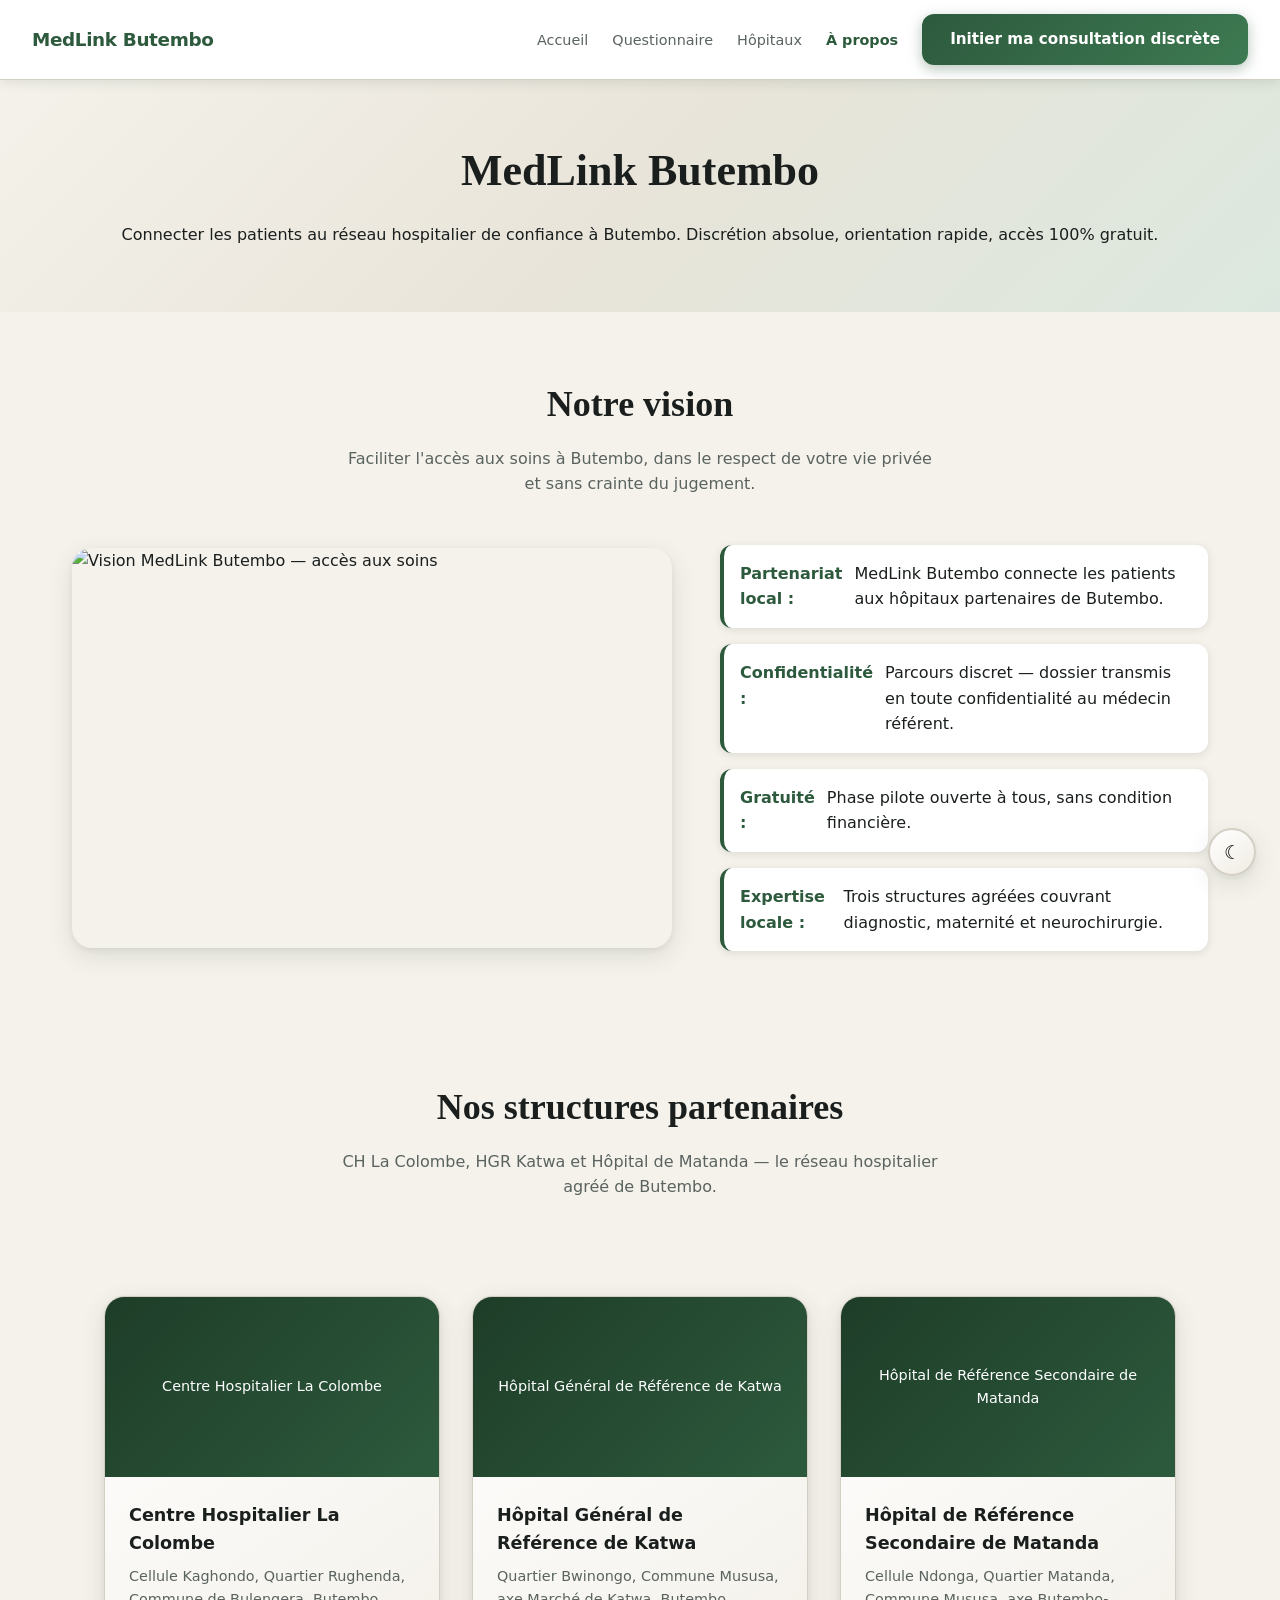
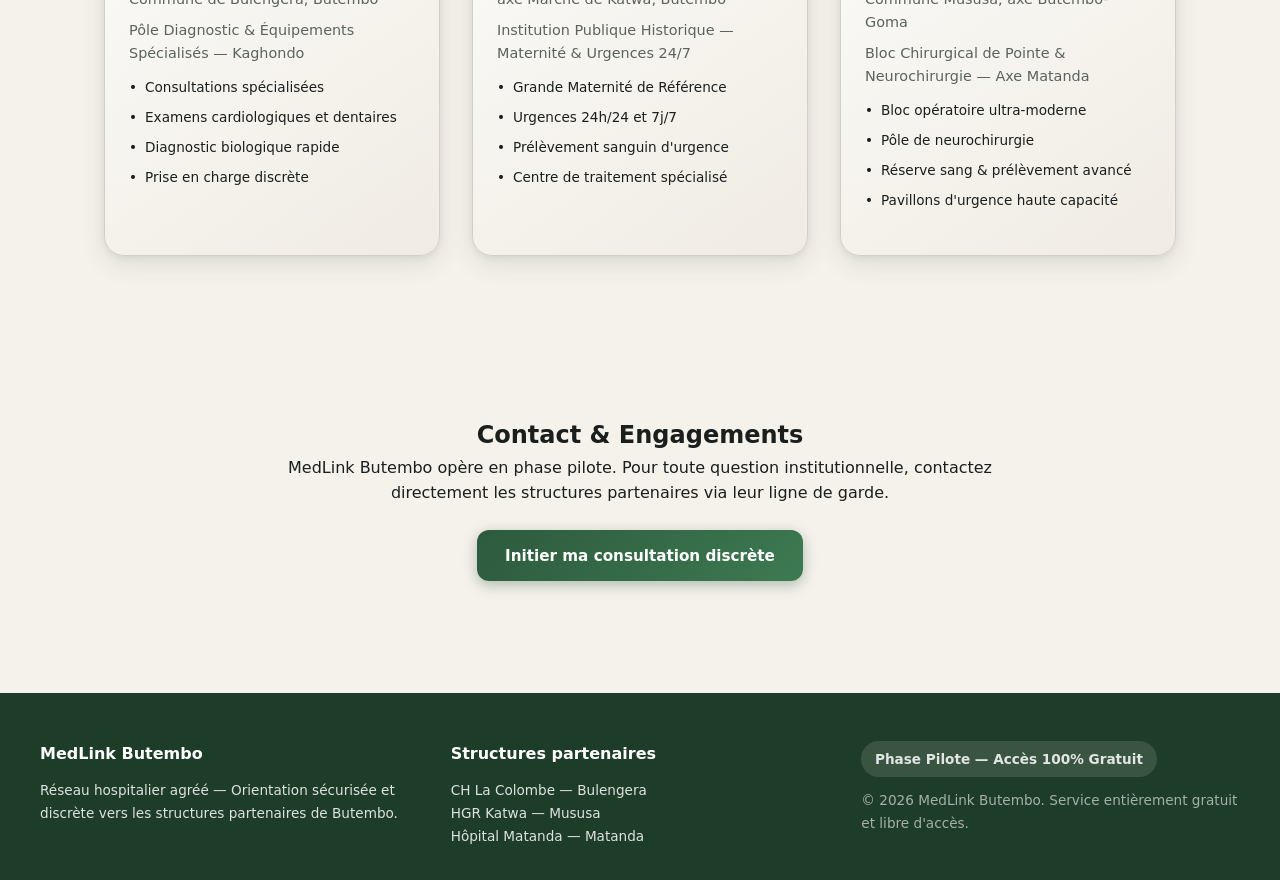
==== apropos.html @ f94aa3da "first commit Co-authored-by: Cursor <cursoragent@cursor.com>" ====
<!DOCTYPE html>
<html lang="fr">
<head>
  <meta charset="UTF-8">
  <meta name="viewport" content="width=device-width, initial-scale=1.0">
  <meta http-equiv="Content-Security-Policy" content="default-src 'self'; img-src 'self' https: data:; script-src 'self' 'unsafe-inline'; style-src 'self' 'unsafe-inline' https://fonts.googleapis.com; font-src 'self' https://fonts.gstatic.com;">
  <meta name="referrer" content="no-referrer">
  <title>À Propos — MedLink Butembo</title>
  <meta name="description" content="Vision, engagements et réseau des 3 structures sanitaires partenaires de MedLink Butembo à Butembo, Nord-Kivu.">
  <meta name="robots" content="index, follow">
  <link rel="canonical" href="./apropos.html">
  <meta property="og:title" content="À Propos — MedLink Butembo">
  <meta property="og:description" content="Réseau hospitalier partenaire de Butembo. Discrétion, orientation, gratuité.">
  <meta property="og:type" content="website">
  <link rel="preconnect" href="https://fonts.googleapis.com">
  <link rel="preconnect" href="https://fonts.gstatic.com" crossorigin>
  <link href="https://fonts.googleapis.com/css2?family=DM+Sans:wght@400;500;600;700&family=DM+Serif+Display&display=swap" rel="stylesheet">
  <link rel="stylesheet" href="./css/style.css">
  <script type="application/ld+json">
  {
    "@context": "https://schema.org",
    "@type": "FAQPage",
    "mainEntity": [
      { "@type": "Question", "name": "MedLink Butembo est-il gratuit ?", "acceptedAnswer": { "@type": "Answer", "text": "Oui, le service est 100% gratuit durant la phase pilote, sans aucune condition financière." } },
      { "@type": "Question", "name": "Mes données sont-elles confidentielles ?", "acceptedAnswer": { "@type": "Answer", "text": "Oui. Vos données restent sur votre appareil jusqu'à ce que vous choisissiez de les envoyer via WhatsApp à l'hôpital sélectionné." } }
    ]
  }
  </script>
</head>
<body data-page="apropos">
  <div id="nav-slot"></div>

  <main id="main-content">
    <section class="about-hero" id="about-hero">
      <h1 id="about-title">MedLink Butembo</h1>
      <p id="about-subtitle">Connecter les patients au réseau hospitalier de confiance à Butembo. Discrétion absolue, orientation rapide, accès 100% gratuit.</p>
    </section>

    <section class="section" id="about-vision">
      <div class="section-header">
        <h2 id="vision-title">Notre vision</h2>
        <p id="vision-desc">Faciliter l'accès aux soins à Butembo, dans le respect de votre vie privée et sans crainte du jugement.</p>
      </div>
      <div class="value-grid">
        <div id="vision-visual">
          <img src="https://images.unsplash.com/photo-1516549655169-df83a0774514?w=600&h=400&fit=crop" alt="Vision MedLink Butembo — accès aux soins" width="600" height="400" loading="lazy" style="border-radius: var(--radius-lg); box-shadow: var(--shadow-3d);">
        </div>
        <ul class="value-list" id="vision-list">
          <li><strong>Partenariat local :</strong> MedLink Butembo connecte les patients aux hôpitaux partenaires de Butembo.</li>
          <li><strong>Confidentialité :</strong> Parcours discret — dossier transmis en toute confidentialité au médecin référent.</li>
          <li><strong>Gratuité :</strong> Phase pilote ouverte à tous, sans condition financière.</li>
          <li><strong>Expertise locale :</strong> Trois structures agréées couvrant diagnostic, maternité et neurochirurgie.</li>
        </ul>
      </div>
    </section>

    <section class="section" id="about-hospitals">
      <div class="section-header">
        <h2 id="about-hospitals-title">Nos structures partenaires</h2>
        <p id="about-hospitals-desc">CH La Colombe, HGR Katwa et Hôpital de Matanda — le réseau hospitalier agréé de Butembo.</p>
      </div>
      <div class="about-grid" id="about-hospitals-grid"></div>
    </section>

    <section class="contact-section" id="contact-section">
      <h2 id="contact-title">Contact & Engagements</h2>
      <p id="contact-desc">MedLink Butembo opère en phase pilote. Pour toute question institutionnelle, contactez directement les structures partenaires via leur ligne de garde.</p>
      <a href="./triage.html" class="btn btn-primary" id="contact-cta" style="margin-top: 1.5rem;">Initier ma consultation discrète</a>
    </section>
  </main>

  <div id="footer-slot"></div>

  <button type="button" class="theme-toggle" id="theme-toggle-btn" aria-label="Changer de thème">
    <span class="theme-toggle-icon" aria-hidden="true">☾</span>
  </button>

  <script type="module" src="./js/app.js"></script>
  <script type="module" src="./js/apropos.js"></script>
</body>
</html>
---- css/style.css ----
/* MedLink Butembo — Design System */

:root {
  --color-primary: #2d5a3d;
  --color-primary-light: #3d7a52;
  --color-primary-dark: #1e3d28;
  --color-accent: var(--partner-accent, #3d7a6a);
  --color-bg: #f5f2eb;
  --color-bg-alt: #ebe6dc;
  --color-surface: #ffffff;
  --color-text: #1a1f1e;
  --color-text-muted: #5a635f;
  --color-border: #d4cfc4;
  --color-shadow: rgba(30, 61, 40, 0.12);
  --gradient-hero: linear-gradient(135deg, #f5f2eb 0%, #e8e4d9 50%, #dce8df 100%);
  --gradient-card: linear-gradient(145deg, #ffffff 0%, #f0ece3 100%);
  --font-main: 'DM Sans', system-ui, sans-serif;
  --font-sensitive: 'DM Serif Display', Georgia, serif;
  --radius: 12px;
  --radius-lg: 20px;
  --shadow-3d: 0 8px 24px var(--color-shadow), 0 2px 6px rgba(0, 0, 0, 0.06);
  --shadow-hover: 0 16px 40px rgba(30, 61, 40, 0.18), 0 4px 12px rgba(0, 0, 0, 0.08);
  --nav-height: 72px;
  --transition: 0.25s cubic-bezier(0.4, 0, 0.2, 1);
}

[data-theme="dark"] {
  --color-bg: #121816;
  --color-bg-alt: #1a221e;
  --color-surface: #1e2824;
  --color-text: #e8ebe9;
  --color-text-muted: #9aa8a2;
  --color-border: #2e3d36;
  --color-shadow: rgba(0, 0, 0, 0.4);
  --gradient-hero: linear-gradient(135deg, #121816 0%, #1a2820 50%, #152018 100%);
  --gradient-card: linear-gradient(145deg, #1e2824 0%, #162018 100%);
}

*, *::before, *::after { box-sizing: border-box; margin: 0; padding: 0; }

html {
  scroll-behavior: smooth;
  font-size: 16px;
}

body {
  font-family: var(--font-main);
  background: var(--color-bg);
  color: var(--color-text);
  line-height: 1.6;
  min-height: 100vh;
  opacity: 0;
  transition: opacity 0.4s ease;
  padding-top: var(--nav-height);
}

body.page-loaded { opacity: 1; }

img { max-width: 100%; height: auto; display: block; }

a { color: var(--color-primary); text-decoration: none; transition: color var(--transition); }
a:hover { color: var(--color-primary-light); }

/* Navigation */
#nav-slot {
  position: fixed;
  top: 0;
  left: 0;
  right: 0;
  z-index: 100;
}

.main-nav {
  display: flex;
  align-items: center;
  justify-content: space-between;
  padding: 0.85rem 2rem;
  background: var(--color-surface);
  border-bottom: 1px solid var(--color-border);
  box-shadow: 0 2px 12px var(--color-shadow);
  min-height: var(--nav-height);
}

.nav-actions {
  display: flex;
  align-items: center;
  gap: 1.5rem;
}

.nav-brand {
  font-weight: 700;
  font-size: 1.15rem;
  color: var(--color-primary);
  letter-spacing: -0.02em;
}

.nav-links {
  display: flex;
  gap: 1.5rem;
  list-style: none;
}

.nav-links a {
  color: var(--color-text-muted);
  font-size: 0.9rem;
  font-weight: 500;
}

.nav-links a.nav-link--active,
.nav-links a[aria-current="page"] {
  color: var(--color-primary);
  font-weight: 600;
}

.nav-cta {
  padding: 0.6rem 1.15rem;
  font-size: 0.85rem;
  white-space: nowrap;
}

/* Theme Toggle */
.theme-toggle {
  position: fixed;
  bottom: 1.5rem;
  right: 1.5rem;
  z-index: 200;
  width: 48px;
  height: 48px;
  border-radius: 50%;
  border: 2px solid var(--color-border);
  background: var(--gradient-card);
  box-shadow: var(--shadow-3d);
  cursor: pointer;
  display: flex;
  align-items: center;
  justify-content: center;
  font-size: 1.2rem;
  opacity: 0;
  transform: translateY(20px);
  pointer-events: none;
  transition: opacity var(--transition), transform var(--transition);
}

.theme-toggle--visible {
  opacity: 1;
  transform: translateY(0);
  pointer-events: auto;
}

.theme-toggle:hover {
  transform: translateY(-2px);
  box-shadow: var(--shadow-hover);
}

/* Buttons */
.btn {
  display: inline-flex;
  align-items: center;
  justify-content: center;
  padding: 0.85rem 1.75rem;
  border-radius: var(--radius);
  font-family: var(--font-main);
  font-weight: 600;
  font-size: 0.95rem;
  border: none;
  cursor: pointer;
  transition: transform var(--transition), box-shadow var(--transition);
  text-decoration: none;
}

.btn-primary {
  background: linear-gradient(135deg, var(--color-primary) 0%, var(--color-primary-light) 100%);
  color: #fff;
  box-shadow: 0 4px 14px rgba(45, 90, 61, 0.35);
}

.btn-primary:hover {
  transform: translateY(-3px);
  box-shadow: var(--shadow-hover);
  color: #fff;
}

.btn-secondary {
  background: var(--color-surface);
  color: var(--color-primary);
  border: 2px solid var(--color-primary);
}

.btn-secondary:hover { transform: translateY(-2px); }

.btn-disabled {
  display: inline-flex;
  flex-direction: column;
  align-items: center;
  gap: 0.25rem;
  background: var(--color-bg-alt);
  color: var(--color-text-muted);
  cursor: not-allowed;
  border: 1px dashed var(--color-border);
  text-decoration: none;
  padding: 0.75rem 1.25rem;
}

.btn-disabled .btn-strike {
  text-decoration: line-through;
  opacity: 0.65;
  font-size: 0.85rem;
}

.btn-disabled .btn-free-label {
  color: var(--color-primary);
  font-weight: 600;
  font-size: 0.9rem;
  text-decoration: none;
}

.btn-disabled:hover { transform: none; }

/* Cards 3D */
.card-3d {
  background: var(--gradient-card);
  border-radius: var(--radius-lg);
  box-shadow: var(--shadow-3d);
  border: 1px solid var(--color-border);
  transition: transform var(--transition), box-shadow var(--transition);
}

.card-3d:hover {
  transform: translateY(-4px);
  box-shadow: var(--shadow-hover);
}

/* Hero */
.hero {
  background: var(--gradient-hero);
  padding: 2.5rem 2rem 3rem;
  display: grid;
  grid-template-columns: 1fr 1fr;
  gap: 2rem;
  align-items: center;
  max-width: 1200px;
  margin: 0 auto;
}

.hero-content h1 {
  font-family: var(--font-sensitive);
  font-size: clamp(1.75rem, 3.5vw, 2.5rem);
  line-height: 1.15;
  color: var(--color-text);
  margin-bottom: 0.75rem;
}

.hero-content h1 em {
  font-style: normal;
  color: var(--color-primary);
}

.hero-subtitle {
  font-size: 1rem;
  color: var(--color-text-muted);
  margin-bottom: 1.5rem;
  max-width: 520px;
}

.hero-cta-group {
  display: flex;
  gap: 1rem;
  flex-wrap: wrap;
  align-items: center;
}

.hero-badge {
  display: inline-block;
  background: var(--color-primary);
  color: #fff;
  padding: 0.35rem 0.85rem;
  border-radius: 999px;
  font-size: 0.8rem;
  font-weight: 600;
  margin-bottom: 1rem;
}

.hero-visual {
  position: relative;
  border-radius: var(--radius-lg);
  overflow: hidden;
  box-shadow: var(--shadow-3d);
}

.hero-visual img {
  width: 100%;
  height: 300px;
  object-fit: cover;
}

/* Marquee */
.marquee-section {
  background: var(--color-primary-dark);
  padding: 1.25rem 0;
  overflow: hidden;
}

.marquee-track {
  display: flex;
  gap: 3rem;
  animation: marquee 30s linear infinite;
  width: max-content;
}

.marquee-section:hover .marquee-track {
  animation-play-state: paused;
}

.marquee-item {
  color: rgba(255, 255, 255, 0.85);
  font-size: 0.85rem;
  font-weight: 500;
  white-space: nowrap;
  display: flex;
  align-items: center;
  gap: 0.5rem;
}

.marquee-item::before {
  content: '✓';
  color: #7ec99a;
}

@keyframes marquee {
  0% { transform: translateX(0); }
  100% { transform: translateX(-50%); }
}

/* Sections */
.section {
  padding: 4rem 2rem;
  max-width: 1200px;
  margin: 0 auto;
}

.section-header {
  text-align: center;
  margin-bottom: 3rem;
}

.section-header h2 {
  font-family: var(--font-sensitive);
  font-size: clamp(1.5rem, 3vw, 2.25rem);
  margin-bottom: 0.75rem;
}

.section-header p {
  color: var(--color-text-muted);
  max-width: 600px;
  margin: 0 auto;
}

/* Steps */
.steps-grid {
  display: grid;
  grid-template-columns: repeat(auto-fit, minmax(260px, 1fr));
  gap: 1.5rem;
}

.step-card {
  padding: 2rem;
  text-align: center;
}

.step-number {
  width: 48px;
  height: 48px;
  background: linear-gradient(135deg, var(--color-primary), var(--color-primary-light));
  color: #fff;
  border-radius: 50%;
  display: flex;
  align-items: center;
  justify-content: center;
  font-weight: 700;
  font-size: 1.2rem;
  margin: 0 auto 1rem;
  box-shadow: 0 4px 12px rgba(45, 90, 61, 0.3);
}

.step-card h3 {
  font-size: 1.1rem;
  margin-bottom: 0.5rem;
}

.step-card p {
  color: var(--color-text-muted);
  font-size: 0.9rem;
}

.step-card img {
  width: 100%;
  height: 160px;
  object-fit: cover;
  border-radius: var(--radius);
  margin-bottom: 1rem;
}

/* Hospitals preview */
.hospitals-preview {
  display: grid;
  grid-template-columns: repeat(auto-fit, minmax(300px, 1fr));
  gap: 1.5rem;
}

.hospital-preview-card {
  overflow: hidden;
}

.hospital-preview-image {
  position: relative;
  width: 100%;
  height: 180px;
  overflow: hidden;
  background: var(--color-bg-alt);
}

.hospital-preview-card img {
  width: 100%;
  height: 180px;
  object-fit: cover;
}

.hospital-preview-image .img-fallback {
  min-height: 180px;
  height: 100%;
}

.hospital-preview-body {
  padding: 1.25rem;
}

.hospital-preview-body h3 {
  font-size: 1rem;
  margin-bottom: 0.35rem;
}

.hospital-preview-body p {
  font-size: 0.85rem;
  color: var(--color-text-muted);
}

/* Value section */
.value-grid {
  display: grid;
  grid-template-columns: 1fr 1fr;
  gap: 3rem;
  align-items: center;
}

.value-list {
  list-style: none;
  display: flex;
  flex-direction: column;
  gap: 1rem;
}

.value-list li {
  display: flex;
  gap: 0.75rem;
  align-items: flex-start;
  padding: 1rem;
  background: var(--color-surface);
  border-radius: var(--radius);
  border-left: 4px solid var(--color-primary);
  box-shadow: 0 2px 8px var(--color-shadow);
}

.value-list li strong {
  color: var(--color-primary);
}

/* Triage */
.triage-container {
  max-width: 720px;
  margin: 0 auto;
  padding: 2rem 2rem 3rem;
}

.triage-workspace {
  display: grid;
  grid-template-columns: 1fr;
  gap: 1rem;
  align-items: start;
}

.triage-progress-wrap {
  background: var(--color-bg-alt);
  border-radius: 999px;
  height: 6px;
  margin-bottom: 2.5rem;
  overflow: hidden;
}

.triage-progress-bar {
  height: 100%;
  background: linear-gradient(90deg, var(--color-primary), var(--color-primary-light));
  border-radius: 999px;
  width: 25%;
  transition: width 0.4s ease;
}

.triage-hint {
  color: var(--color-text-muted);
  font-size: 0.9rem;
  margin-bottom: 1.5rem;
}

.triage-options-grid {
  display: flex;
  flex-direction: column;
  gap: 0.75rem;
}

.triage-option {
  display: flex;
  flex-direction: column;
  align-items: flex-start;
  padding: 1.1rem 1.25rem;
  background: var(--color-surface);
  border: 2px solid var(--color-border);
  border-radius: var(--radius);
  cursor: pointer;
  text-align: left;
  font-family: var(--font-main);
  transition: border-color var(--transition), transform var(--transition), box-shadow var(--transition);
}

.triage-option:hover {
  border-color: var(--color-primary-light);
  transform: translateY(-2px);
  box-shadow: var(--shadow-3d);
}

.triage-option--selected {
  border-color: var(--color-primary);
  background: linear-gradient(135deg, rgba(45, 90, 61, 0.08), rgba(61, 122, 82, 0.05));
  box-shadow: 0 0 0 3px rgba(45, 90, 61, 0.15);
}

.triage-option-title {
  font-weight: 600;
  font-size: 1rem;
  color: var(--color-text);
}

.triage-option-desc {
  font-size: 0.85rem;
  color: var(--color-text-muted);
  margin-top: 0.25rem;
}

.triage-nav {
  display: flex;
  gap: 0.75rem;
}

body[data-page="triage"] .triage-workspace {
  grid-template-columns: minmax(0, 1fr) auto;
  gap: 1.25rem;
}

body[data-page="triage"] .triage-nav {
  position: sticky;
  top: calc(var(--nav-height) + 0.75rem);
  z-index: 50;
  flex-direction: column;
  align-self: start;
  min-width: 148px;
  grid-column: 2;
  grid-row: 1;
}

body[data-page="triage"] .triage-nav .btn {
  width: 100%;
  justify-content: center;
}

body[data-page="triage"] #triage-question-area {
  grid-column: 1;
  grid-row: 1;
  min-width: 0;
}

.triage-recap-card {
  padding: 1.5rem;
  margin-top: 1rem;
}

.recap-row {
  display: flex;
  justify-content: space-between;
  padding: 0.65rem 0;
  border-bottom: 1px solid var(--color-border);
}

.recap-row:last-child { border-bottom: none; }

.recap-row dt {
  font-weight: 600;
  color: var(--color-text-muted);
  font-size: 0.9rem;
}

.recap-row dd {
  font-weight: 500;
  text-align: right;
  max-width: 60%;
}

.social-proof {
  margin-top: 1.5rem;
  padding: 0.85rem 1rem;
  background: rgba(45, 90, 61, 0.08);
  border-radius: var(--radius);
  color: var(--color-primary);
  font-size: 0.9rem;
  font-weight: 500;
}

/* Hospitals page */
.hospitals-page {
  padding: 3rem 2rem;
  max-width: 1200px;
  margin: 0 auto;
}

.hospitals-grid {
  display: grid;
  grid-template-columns: repeat(auto-fit, minmax(340px, 1fr));
  gap: 2rem;
  margin-top: 2rem;
}

.hospital-card {
  overflow: hidden;
  --hospital-accent: var(--color-primary);
}

.hospital-card-image img {
  width: 100%;
  height: 220px;
  object-fit: cover;
}

.hospital-card-body {
  padding: 1.5rem;
}

.hospital-badge {
  display: inline-block;
  background: var(--hospital-accent);
  color: #fff;
  padding: 0.25rem 0.65rem;
  border-radius: 999px;
  font-size: 0.75rem;
  font-weight: 600;
  margin-bottom: 0.75rem;
}

.hospital-card h2 {
  font-size: 1.15rem;
  margin-bottom: 0.35rem;
}

.hospital-location {
  color: var(--color-text-muted);
  font-size: 0.85rem;
  margin-bottom: 1rem;
}

.hospital-specialites {
  list-style: none;
  margin-bottom: 1rem;
}

.hospital-specialites li {
  font-size: 0.85rem;
  padding: 0.25rem 0;
  padding-left: 1rem;
  position: relative;
}

.hospital-specialites li::before {
  content: '•';
  position: absolute;
  left: 0;
  color: var(--hospital-accent);
}

.hospital-wait {
  font-size: 0.85rem;
  color: var(--color-text-muted);
  margin-bottom: 1rem;
}

.hospital-select-btn { width: 100%; }

/* Hover tooltips */
.hover-tooltip-wrap {
  position: relative;
}

.hover-tooltip {
  position: absolute;
  bottom: calc(100% + 8px);
  left: 50%;
  transform: translateX(-50%) translateY(4px);
  background: var(--color-text);
  color: var(--color-bg);
  padding: 0.5rem 0.85rem;
  border-radius: var(--radius);
  font-size: 0.8rem;
  white-space: nowrap;
  opacity: 0;
  pointer-events: none;
  transition: opacity var(--transition), transform var(--transition);
  z-index: 10;
}

.hover-tooltip-wrap:hover .hover-tooltip {
  opacity: 1;
  transform: translateX(-50%) translateY(0);
}

/* Consultation */
.consultation-page {
  max-width: 800px;
  margin: 0 auto;
  padding: 3rem 2rem;
}

.consultation-recap-card {
  padding: 1.5rem;
  margin-bottom: 2rem;
}

.form-group {
  margin-bottom: 1.5rem;
}

.form-group label {
  display: block;
  font-weight: 600;
  margin-bottom: 0.5rem;
  font-size: 0.95rem;
}

.form-group input,
.form-group select {
  width: 100%;
  padding: 0.85rem 1rem;
  border: 2px solid var(--color-border);
  border-radius: var(--radius);
  font-family: var(--font-main);
  font-size: 1rem;
  background: var(--color-surface);
  color: var(--color-text);
  transition: border-color var(--transition);
}

.form-group input:focus,
.form-group select:focus {
  outline: none;
  border-color: var(--color-primary);
}

.form-help {
  font-size: 0.8rem;
  color: var(--color-text-muted);
  margin-top: 0.35rem;
}

/* Confirmation */
.confirmation-page {
  max-width: 640px;
  margin: 0 auto;
  padding: 3rem 2rem;
  text-align: center;
}

.dossier-badge {
  display: inline-block;
  background: linear-gradient(135deg, var(--color-primary-dark), var(--color-primary));
  color: #fff;
  padding: 1rem 2rem;
  border-radius: var(--radius-lg);
  font-size: 1.5rem;
  font-weight: 700;
  font-family: var(--font-sensitive);
  margin: 1.5rem 0;
  box-shadow: var(--shadow-3d);
  letter-spacing: 0.05em;
}

.pilot-badge {
  display: inline-block;
  background: rgba(45, 90, 61, 0.12);
  color: var(--color-primary);
  padding: 0.5rem 1rem;
  border-radius: 999px;
  font-size: 0.85rem;
  font-weight: 600;
  margin-bottom: 1.5rem;
}

.confirmation-summary {
  text-align: left;
  padding: 1.5rem;
  margin: 2rem 0;
}

.confirmation-actions {
  display: flex;
  flex-direction: column;
  gap: 1rem;
  align-items: center;
}

.whatsapp-btn {
  background: linear-gradient(135deg, #25d366, #128c7e);
  color: #fff;
  font-size: 1.05rem;
  padding: 1rem 2.5rem;
  box-shadow: 0 4px 16px rgba(37, 211, 102, 0.35);
}

.whatsapp-btn:hover {
  color: #fff;
  transform: translateY(-3px);
}

/* About page */
.about-hero {
  background: var(--gradient-hero);
  padding: 4rem 2rem;
  text-align: center;
}

.about-hero h1 {
  font-family: var(--font-sensitive);
  font-size: clamp(2rem, 4vw, 2.75rem);
  margin-bottom: 1rem;
}

.about-grid {
  display: grid;
  grid-template-columns: repeat(auto-fit, minmax(320px, 1fr));
  gap: 2rem;
  padding: 3rem 2rem;
  max-width: 1200px;
  margin: 0 auto;
}

.about-card {
  padding: 0;
  overflow: hidden;
}

.about-card img {
  width: 100%;
  height: 200px;
  object-fit: cover;
}

.about-card-body {
  padding: 1.5rem;
}

.about-card-body h2 {
  font-size: 1.1rem;
  margin-bottom: 0.5rem;
}

.about-card-body p {
  font-size: 0.9rem;
  color: var(--color-text-muted);
  margin-bottom: 0.5rem;
}

.contact-section {
  max-width: 800px;
  margin: 0 auto;
  padding: 3rem 2rem;
  text-align: center;
}

/* Image fallback */
.img-fallback {
  display: flex;
  align-items: center;
  justify-content: center;
  background: linear-gradient(135deg, var(--color-primary-dark), var(--color-primary));
  color: #fff;
  min-height: 180px;
  padding: 1rem;
  text-align: center;
  font-size: 0.9rem;
}

/* Footer */
.site-footer {
  background: var(--color-primary-dark);
  color: rgba(255, 255, 255, 0.85);
  padding: 3rem 2rem 2rem;
  margin-top: 4rem;
}

.footer-inner {
  max-width: 1200px;
  margin: 0 auto;
  display: grid;
  grid-template-columns: repeat(auto-fit, minmax(240px, 1fr));
  gap: 2rem;
}

.footer-col h3, .footer-col h4 {
  color: #fff;
  margin-bottom: 0.75rem;
  font-size: 1rem;
}

.footer-col p, .footer-col li {
  font-size: 0.85rem;
  line-height: 1.7;
}

.footer-col ul { list-style: none; }

.footer-badge {
  background: rgba(255, 255, 255, 0.12);
  display: inline-block;
  padding: 0.4rem 0.85rem;
  border-radius: 999px;
  font-size: 0.8rem;
  font-weight: 600;
  margin-bottom: 0.75rem;
}

.footer-copy {
  font-size: 0.8rem;
  opacity: 0.7;
}

/* Responsive */
@media (max-width: 768px) {
  .hero { grid-template-columns: 1fr; padding: 1.75rem 1.25rem 2rem; }
  .hero-visual { order: -1; }
  .hero-visual img { height: 220px; }
  .value-grid { grid-template-columns: 1fr; }
  .main-nav { padding: 0.75rem 1.25rem; flex-wrap: wrap; gap: 0.75rem; }
  .nav-actions { gap: 0.75rem; flex-wrap: wrap; justify-content: flex-end; }
  .nav-links { gap: 0.75rem; }
  .nav-cta { padding: 0.5rem 0.85rem; font-size: 0.78rem; }
  body[data-page="triage"] .triage-workspace {
    grid-template-columns: 1fr;
  }
  body[data-page="triage"] .triage-nav {
    grid-column: 1;
    grid-row: 1;
    flex-direction: row;
    justify-content: space-between;
    min-width: 0;
    width: 100%;
    padding-bottom: 0.5rem;
    background: var(--color-bg);
    border-bottom: 1px solid var(--color-border);
  }
  body[data-page="triage"] .triage-nav .btn {
    width: auto;
    flex: 1;
  }
  body[data-page="triage"] #triage-question-area {
    grid-row: 2;
  }
  .section { padding: 2.5rem 1.25rem; }
  .hospitals-grid { grid-template-columns: 1fr; }
}
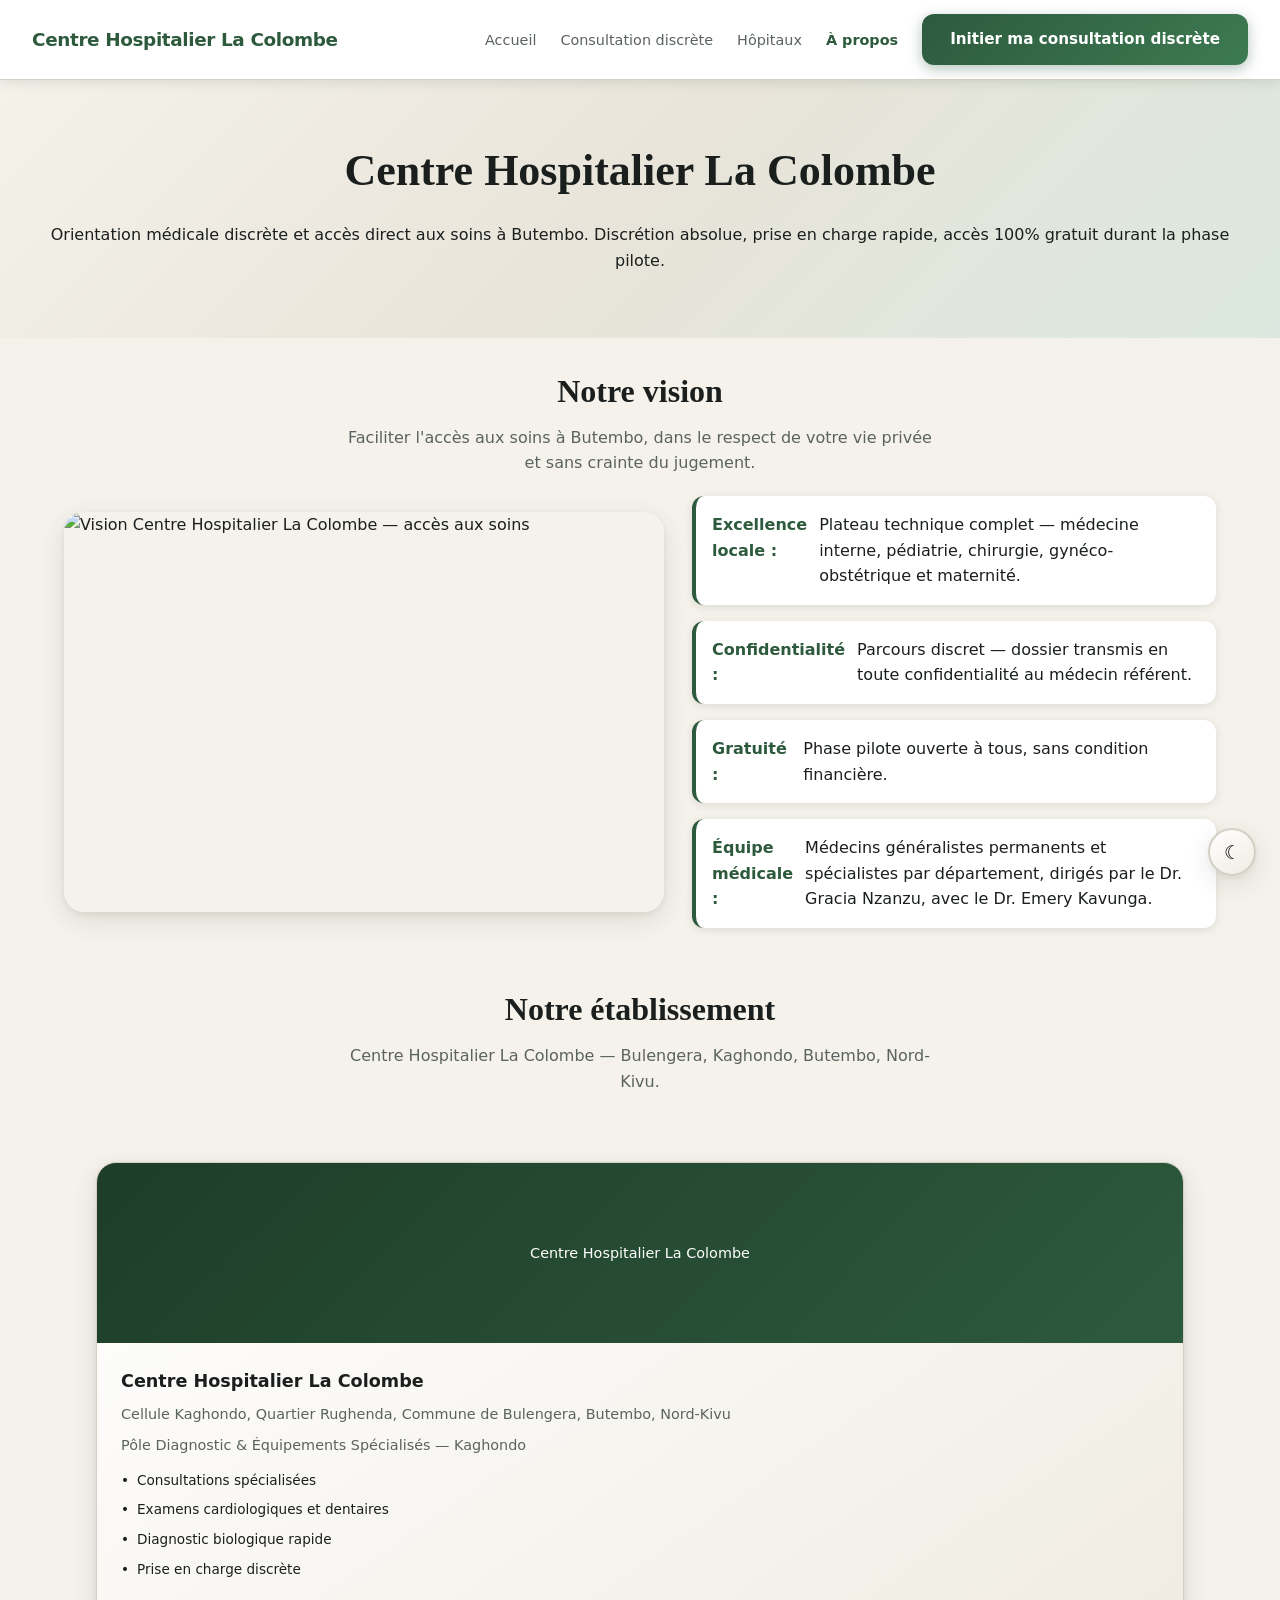
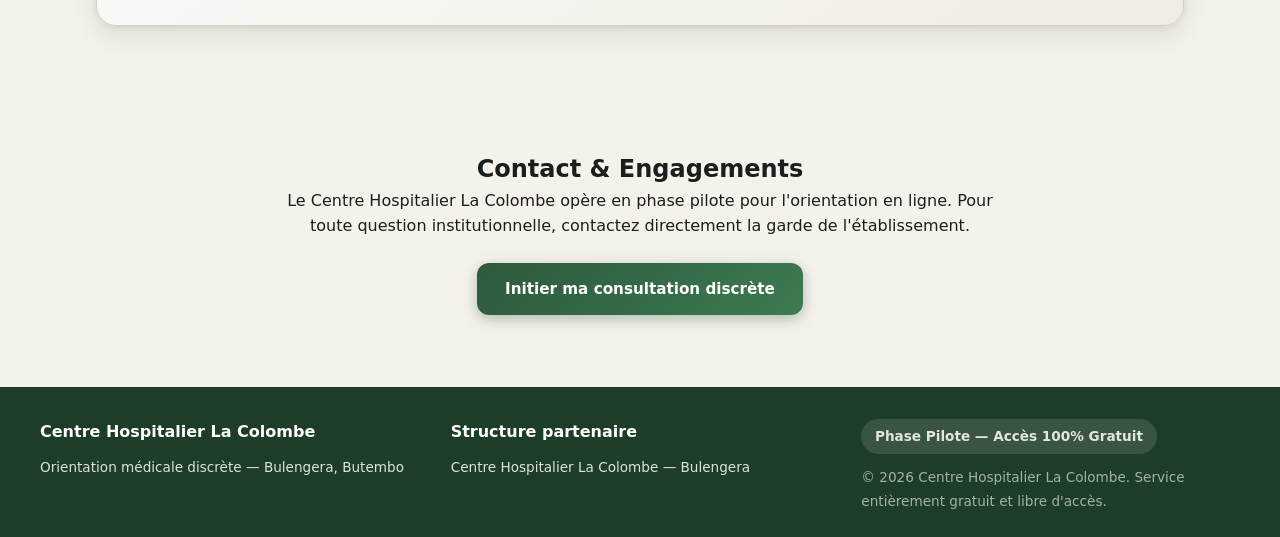
==== commit a43e7b38: "Rebrand La Colombe, etape medecin en fin de triage et WhatsApp par praticien. Renomme l'application," ====
--- a/apropos.html
+++ b/apropos.html
@@ -5,23 +5,23 @@
   <meta name="viewport" content="width=device-width, initial-scale=1.0">
   <meta http-equiv="Content-Security-Policy" content="default-src 'self'; img-src 'self' https: data:; script-src 'self' 'unsafe-inline'; style-src 'self' 'unsafe-inline' https://fonts.googleapis.com; font-src 'self' https://fonts.gstatic.com;">
   <meta name="referrer" content="no-referrer">
-  <title>À Propos — MedLink Butembo</title>
-  <meta name="description" content="Vision, engagements et réseau des 3 structures sanitaires partenaires de MedLink Butembo à Butembo, Nord-Kivu.">
+  <title>À Propos — Centre Hospitalier La Colombe</title>
+  <meta name="description" content="Vision, engagements et fiche du Centre Hospitalier La Colombe à Butembo, Nord-Kivu.">
   <meta name="robots" content="index, follow">
   <link rel="canonical" href="./apropos.html">
-  <meta property="og:title" content="À Propos — MedLink Butembo">
-  <meta property="og:description" content="Réseau hospitalier partenaire de Butembo. Discrétion, orientation, gratuité.">
+  <meta property="og:title" content="À Propos — Centre Hospitalier La Colombe">
+  <meta property="og:description" content="Centre hospitalier moderne à Butembo. Discrétion, orientation, gratuité.">
   <meta property="og:type" content="website">
   <link rel="preconnect" href="https://fonts.googleapis.com">
   <link rel="preconnect" href="https://fonts.gstatic.com" crossorigin>
   <link href="https://fonts.googleapis.com/css2?family=DM+Sans:wght@400;500;600;700&family=DM+Serif+Display&display=swap" rel="stylesheet">
-  <link rel="stylesheet" href="./css/style.css">
+  <link rel="stylesheet" href="./css/style.css?v=20250906-1">
   <script type="application/ld+json">
   {
     "@context": "https://schema.org",
     "@type": "FAQPage",
     "mainEntity": [
-      { "@type": "Question", "name": "MedLink Butembo est-il gratuit ?", "acceptedAnswer": { "@type": "Answer", "text": "Oui, le service est 100% gratuit durant la phase pilote, sans aucune condition financière." } },
+      { "@type": "Question", "name": "Le service de triage est-il gratuit ?", "acceptedAnswer": { "@type": "Answer", "text": "Oui, le service est 100% gratuit durant la phase pilote, sans aucune condition financière." } },
       { "@type": "Question", "name": "Mes données sont-elles confidentielles ?", "acceptedAnswer": { "@type": "Answer", "text": "Oui. Vos données restent sur votre appareil jusqu'à ce que vous choisissiez de les envoyer via WhatsApp à l'hôpital sélectionné." } }
     ]
   }
@@ -32,8 +32,8 @@
 
   <main id="main-content">
     <section class="about-hero" id="about-hero">
-      <h1 id="about-title">MedLink Butembo</h1>
-      <p id="about-subtitle">Connecter les patients au réseau hospitalier de confiance à Butembo. Discrétion absolue, orientation rapide, accès 100% gratuit.</p>
+      <h1 id="about-title">Centre Hospitalier La Colombe</h1>
+      <p id="about-subtitle">Orientation médicale discrète et accès direct aux soins à Butembo. Discrétion absolue, prise en charge rapide, accès 100% gratuit durant la phase pilote.</p>
     </section>
 
     <section class="section" id="about-vision">
@@ -43,29 +43,29 @@
       </div>
       <div class="value-grid">
         <div id="vision-visual">
-          <img src="https://images.unsplash.com/photo-1516549655169-df83a0774514?w=600&h=400&fit=crop" alt="Vision MedLink Butembo — accès aux soins" width="600" height="400" loading="lazy" style="border-radius: var(--radius-lg); box-shadow: var(--shadow-3d);">
+          <img src="https://images.unsplash.com/photo-1516549655169-df83a0774514?w=600&h=400&fit=crop" alt="Vision Centre Hospitalier La Colombe — accès aux soins" width="600" height="400" loading="lazy" style="border-radius: var(--radius-lg); box-shadow: var(--shadow-3d);">
         </div>
         <ul class="value-list" id="vision-list">
-          <li><strong>Partenariat local :</strong> MedLink Butembo connecte les patients aux hôpitaux partenaires de Butembo.</li>
+          <li><strong>Excellence locale :</strong> Plateau technique complet — médecine interne, pédiatrie, chirurgie, gynéco-obstétrique et maternité.</li>
           <li><strong>Confidentialité :</strong> Parcours discret — dossier transmis en toute confidentialité au médecin référent.</li>
           <li><strong>Gratuité :</strong> Phase pilote ouverte à tous, sans condition financière.</li>
-          <li><strong>Expertise locale :</strong> Trois structures agréées couvrant diagnostic, maternité et neurochirurgie.</li>
+          <li><strong>Équipe médicale :</strong> Médecins généralistes permanents et spécialistes par département, dirigés par le Dr. Gracia Nzanzu, avec le Dr. Emery Kavunga.</li>
         </ul>
       </div>
     </section>
 
     <section class="section" id="about-hospitals">
       <div class="section-header">
-        <h2 id="about-hospitals-title">Nos structures partenaires</h2>
-        <p id="about-hospitals-desc">CH La Colombe, HGR Katwa et Hôpital de Matanda — le réseau hospitalier agréé de Butembo.</p>
+        <h2 id="about-hospitals-title">Notre établissement</h2>
+        <p id="about-hospitals-desc">Centre Hospitalier La Colombe — Bulengera, Kaghondo, Butembo, Nord-Kivu.</p>
       </div>
       <div class="about-grid" id="about-hospitals-grid"></div>
     </section>
 
     <section class="contact-section" id="contact-section">
       <h2 id="contact-title">Contact & Engagements</h2>
-      <p id="contact-desc">MedLink Butembo opère en phase pilote. Pour toute question institutionnelle, contactez directement les structures partenaires via leur ligne de garde.</p>
-      <a href="./triage.html" class="btn btn-primary" id="contact-cta" style="margin-top: 1.5rem;">Initier ma consultation discrète</a>
+      <p id="contact-desc">Le Centre Hospitalier La Colombe opère en phase pilote pour l'orientation en ligne. Pour toute question institutionnelle, contactez directement la garde de l'établissement.</p>
+      <a href="./index.html#quick-triage-section" class="btn btn-primary" id="contact-cta" style="margin-top: 1.5rem;">Initier ma consultation discrète</a>
     </section>
   </main>
 
--- a/css/style.css
+++ b/css/style.css
@@ -1,4 +1,4 @@
-/* MedLink Butembo — Design System */
+/* Centre Hospitalier La Colombe — Design System */
 
 :root {
   --color-primary: #2d5a3d;
@@ -21,6 +21,8 @@
   --shadow-3d: 0 8px 24px var(--color-shadow), 0 2px 6px rgba(0, 0, 0, 0.06);
   --shadow-hover: 0 16px 40px rgba(30, 61, 40, 0.18), 0 4px 12px rgba(0, 0, 0, 0.08);
   --nav-height: 72px;
+  --mobile-cta-height: 0px;
+  --flow-indicator-height: 0px;
   --transition: 0.25s cubic-bezier(0.4, 0, 0.2, 1);
 }
 
@@ -51,7 +53,7 @@
   min-height: 100vh;
   opacity: 0;
   transition: opacity 0.4s ease;
-  padding-top: var(--nav-height);
+  padding-top: calc(var(--nav-height) + var(--mobile-cta-height) + var(--flow-indicator-height));
 }
 
 body.page-loaded { opacity: 1; }
@@ -81,17 +83,71 @@
   min-height: var(--nav-height);
 }
 
-.nav-actions {
-  display: flex;
-  align-items: center;
-  gap: 1.5rem;
-}
-
 .nav-brand {
   font-weight: 700;
   font-size: 1.15rem;
   color: var(--color-primary);
   letter-spacing: -0.02em;
+  flex-shrink: 0;
+}
+
+.nav-toggle {
+  display: none;
+  flex-direction: column;
+  justify-content: center;
+  align-items: center;
+  gap: 6px;
+  width: 44px;
+  height: 44px;
+  margin-left: auto;
+  padding: 0;
+  border: none;
+  border-radius: var(--radius);
+  background: transparent;
+  cursor: pointer;
+  transition: background var(--transition);
+}
+
+.nav-toggle:hover,
+.nav-toggle:focus-visible {
+  background: var(--color-bg-alt);
+  outline: none;
+}
+
+.nav-toggle-bar {
+  display: block;
+  width: 22px;
+  height: 2px;
+  border-radius: 2px;
+  background: var(--color-text);
+  transition: transform var(--transition), opacity var(--transition);
+}
+
+.main-nav--open .nav-toggle-bar:nth-child(1) {
+  transform: translateY(8px) rotate(45deg);
+}
+
+.main-nav--open .nav-toggle-bar:nth-child(2) {
+  opacity: 0;
+}
+
+.main-nav--open .nav-toggle-bar:nth-child(3) {
+  transform: translateY(-8px) rotate(-45deg);
+}
+
+.nav-menu-panel {
+  display: flex;
+  align-items: center;
+}
+
+.nav-backdrop {
+  display: none;
+}
+
+.nav-actions {
+  display: flex;
+  align-items: center;
+  gap: 1.5rem;
 }
 
 .nav-links {
@@ -112,10 +168,50 @@
   font-weight: 600;
 }
 
-.nav-cta {
+.nav-cta--desktop {
   padding: 0.6rem 1.15rem;
   font-size: 0.85rem;
   white-space: nowrap;
+}
+
+.mobile-cta-bar {
+  display: none;
+}
+
+body.nav-menu-open {
+  overflow: hidden;
+}
+
+body:has(#flow-step-indicator) {
+  --flow-indicator-height: 2.75rem;
+}
+
+.flow-step-indicator {
+  background: var(--color-bg-alt);
+  border-bottom: 1px solid var(--color-border);
+  padding: 0.45rem 2rem 0.55rem;
+}
+
+.flow-step-indicator-text {
+  font-size: 0.78rem;
+  font-weight: 600;
+  color: var(--color-text-muted);
+  margin-bottom: 0.35rem;
+  text-align: center;
+}
+
+.flow-step-indicator-bar {
+  background: var(--color-border);
+  border-radius: 999px;
+  height: 4px;
+  overflow: hidden;
+}
+
+.flow-step-indicator-fill {
+  height: 100%;
+  background: linear-gradient(90deg, var(--color-primary), var(--color-primary-light));
+  border-radius: 999px;
+  transition: width var(--transition);
 }
 
 /* Theme Toggle */
@@ -233,7 +329,7 @@
 /* Hero */
 .hero {
   background: var(--gradient-hero);
-  padding: 2.5rem 2rem 3rem;
+  padding: 1.5rem 1.5rem 1.75rem;
   display: grid;
   grid-template-columns: 1fr 1fr;
   gap: 2rem;
@@ -296,7 +392,7 @@
 /* Marquee */
 .marquee-section {
   background: var(--color-primary-dark);
-  padding: 1.25rem 0;
+  padding: 0.75rem 0;
   overflow: hidden;
 }
 
@@ -333,20 +429,20 @@
 
 /* Sections */
 .section {
-  padding: 4rem 2rem;
+  padding: 1.75rem 1.5rem;
   max-width: 1200px;
   margin: 0 auto;
 }
 
 .section-header {
   text-align: center;
-  margin-bottom: 3rem;
+  margin-bottom: 1.25rem;
 }
 
 .section-header h2 {
   font-family: var(--font-sensitive);
-  font-size: clamp(1.5rem, 3vw, 2.25rem);
-  margin-bottom: 0.75rem;
+  font-size: clamp(1.35rem, 3vw, 2rem);
+  margin-bottom: 0.5rem;
 }
 
 .section-header p {
@@ -359,11 +455,11 @@
 .steps-grid {
   display: grid;
   grid-template-columns: repeat(auto-fit, minmax(260px, 1fr));
-  gap: 1.5rem;
+  gap: 1rem;
 }
 
 .step-card {
-  padding: 2rem;
+  padding: 1.15rem;
   text-align: center;
 }
 
@@ -400,55 +496,303 @@
   margin-bottom: 1rem;
 }
 
-/* Hospitals preview */
+/* Hospitals preview — accueil */
+.section-hospitals {
+  background: linear-gradient(180deg, transparent 0%, rgba(45, 90, 61, 0.04) 50%, transparent 100%);
+}
+
 .hospitals-preview {
   display: grid;
-  grid-template-columns: repeat(auto-fit, minmax(300px, 1fr));
-  gap: 1.5rem;
+  grid-template-columns: repeat(3, minmax(0, 1fr));
+  gap: 1.75rem;
+  align-items: stretch;
 }
 
 .hospital-preview-card {
+  display: flex;
+  flex-direction: column;
   overflow: hidden;
+  border: 1px solid var(--color-border);
+  border-radius: var(--radius-lg);
+  background: var(--gradient-card);
+  box-shadow: var(--shadow-3d);
+  transition: transform var(--transition), box-shadow var(--transition), border-color var(--transition);
+  position: relative;
+}
+
+.hospital-preview-card::before {
+  content: '';
+  position: absolute;
+  inset: 0;
+  border-radius: inherit;
+  padding: 1px;
+  background: linear-gradient(
+    145deg,
+    color-mix(in srgb, var(--hospital-accent, var(--color-primary)) 55%, transparent),
+    transparent 45%,
+    color-mix(in srgb, var(--hospital-accent, var(--color-primary)) 25%, transparent)
+  );
+  -webkit-mask: linear-gradient(#fff 0 0) content-box, linear-gradient(#fff 0 0);
+  mask: linear-gradient(#fff 0 0) content-box, linear-gradient(#fff 0 0);
+  -webkit-mask-composite: xor;
+  mask-composite: exclude;
+  pointer-events: none;
+  opacity: 0.85;
+}
+
+.hospital-preview-card:hover {
+  transform: translateY(-6px);
+  box-shadow: var(--shadow-hover);
+  border-color: color-mix(in srgb, var(--hospital-accent, var(--color-primary)) 40%, var(--color-border));
 }
 
 .hospital-preview-image {
   position: relative;
   width: 100%;
-  height: 180px;
+  aspect-ratio: 16 / 9;
   overflow: hidden;
   background: var(--color-bg-alt);
+  flex-shrink: 0;
 }
 
 .hospital-preview-card img {
   width: 100%;
-  height: 180px;
+  height: 100%;
   object-fit: cover;
+  object-position: center;
+  display: block;
 }
 
 .hospital-preview-image .img-fallback {
-  min-height: 180px;
+  min-height: 100%;
   height: 100%;
 }
 
 .hospital-preview-body {
-  padding: 1.25rem;
+  display: flex;
+  flex-direction: column;
+  gap: 0.55rem;
+  padding: 1.25rem 1.35rem 1.5rem;
+  flex: 1;
+}
+
+.hospital-preview-badge {
+  display: inline-block;
+  align-self: flex-start;
+  background: var(--hospital-accent, var(--color-primary));
+  color: #fff;
+  padding: 0.28rem 0.7rem;
+  border-radius: 999px;
+  font-size: 0.68rem;
+  font-weight: 700;
+  line-height: 1.35;
+  letter-spacing: 0.02em;
 }
 
 .hospital-preview-body h3 {
+  font-size: 1.05rem;
+  line-height: 1.3;
+  margin: 0;
+  color: var(--color-text);
+}
+
+.hospital-preview-location {
+  font-size: 0.8rem;
+  font-weight: 600;
+  color: var(--hospital-accent, var(--color-primary));
+  margin: 0;
+}
+
+.hospital-preview-desc {
+  font-size: 0.84rem;
+  line-height: 1.55;
+  color: var(--color-text-muted);
+  margin: 0;
+}
+
+.hospital-preview-specialites {
+  list-style: none;
+  margin: 0.35rem 0 0;
+  padding: 0;
+  display: flex;
+  flex-direction: column;
+  gap: 0.35rem;
+}
+
+.hospital-preview-specialites li {
+  font-size: 0.8rem;
+  color: var(--color-text-muted);
+  padding-left: 1rem;
+  position: relative;
+  line-height: 1.45;
+}
+
+.hospital-preview-specialites li::before {
+  content: '•';
+  position: absolute;
+  left: 0;
+  color: var(--hospital-accent, var(--color-primary));
+  font-weight: 700;
+}
+
+.hospital-preview-toggle {
+  display: none;
+}
+
+.hospital-preview-toggle-chevron {
+  width: 0.45rem;
+  height: 0.45rem;
+  border-right: 2px solid currentColor;
+  border-bottom: 2px solid currentColor;
+  transform: rotate(45deg);
+  transition: transform var(--transition);
+  flex-shrink: 0;
+}
+
+.hospital-preview-card.is-expanded .hospital-preview-toggle-chevron {
+  transform: rotate(-135deg);
+}
+
+@media (max-width: 1100px) {
+  .hospitals-preview {
+    grid-template-columns: repeat(2, minmax(0, 1fr));
+    gap: 1.5rem;
+  }
+}
+
+@media (max-width: 680px) {
+  .hospitals-preview {
+    grid-template-columns: 1fr;
+    gap: 1.25rem;
+  }
+
+  .hospital-preview-body {
+    padding: 1rem 1.1rem 1.35rem;
+    gap: 0.5rem;
+  }
+
+  .hospital-preview-badge {
+    font-size: 0.65rem;
+    line-height: 1.4;
+    white-space: normal;
+    max-width: 100%;
+  }
+
+  .hospital-preview-body h3 {
+    font-size: 1rem;
+  }
+
+  .hospital-preview-desc {
+    font-size: 0.82rem;
+    line-height: 1.6;
+    overflow-wrap: anywhere;
+    word-break: break-word;
+    display: -webkit-box;
+    -webkit-line-clamp: 2;
+    -webkit-box-orient: vertical;
+    overflow: hidden;
+  }
+
+  .hospital-preview-card.is-expanded .hospital-preview-desc {
+    display: block;
+    -webkit-line-clamp: unset;
+    overflow: visible;
+  }
+
+  .hospital-preview-toggle {
+    display: flex;
+    align-items: center;
+    justify-content: center;
+    gap: 0.45rem;
+    width: 100%;
+    margin-top: 0.15rem;
+    padding: 0.55rem 0.75rem;
+    border: 1px solid color-mix(in srgb, var(--hospital-accent, var(--color-primary)) 35%, var(--color-border));
+    border-radius: var(--radius);
+    background: color-mix(in srgb, var(--hospital-accent, var(--color-primary)) 8%, var(--color-surface));
+    color: var(--hospital-accent, var(--color-primary));
+    font-family: var(--font-main);
+    font-size: 0.78rem;
+    font-weight: 600;
+    cursor: pointer;
+    transition: background var(--transition), border-color var(--transition);
+  }
+
+  .hospital-preview-toggle:focus-visible {
+    outline: 2px solid var(--hospital-accent, var(--color-primary));
+    outline-offset: 2px;
+  }
+
+  .hospital-preview-panel {
+    display: none;
+  }
+
+  .hospital-preview-card.is-expanded .hospital-preview-panel {
+    display: block;
+  }
+
+  .hospital-preview-specialites li {
+    font-size: 0.78rem;
+    line-height: 1.5;
+  }
+}
+
+.hospital-description {
+  font-size: 0.85rem;
+  line-height: 1.55;
+  color: var(--color-text-muted);
+  margin: 0 0 0.5rem;
+}
+
+/* Quick triage — accueil */
+.quick-triage-grid {
+  display: grid;
+  grid-template-columns: repeat(2, minmax(0, 1fr));
+  gap: 1rem;
+  align-items: stretch;
+}
+
+.quick-triage-card {
+  display: flex;
+  flex-direction: column;
+  align-items: flex-start;
+  gap: 0.35rem;
+  width: 100%;
+  min-width: 0;
+  padding: 1.15rem 1.2rem;
+  text-align: left;
+  cursor: pointer;
+  font-family: var(--font-main);
+  border: 2px solid var(--color-border);
+  background: var(--gradient-card);
+  transition: border-color var(--transition), transform var(--transition), box-shadow var(--transition);
+}
+
+.quick-triage-card:hover,
+.quick-triage-card:focus-visible {
+  border-color: var(--color-primary-light);
+  transform: translateY(-3px);
+  box-shadow: var(--shadow-hover);
+  outline: none;
+}
+
+.quick-triage-title {
+  font-weight: 600;
   font-size: 1rem;
-  margin-bottom: 0.35rem;
-}
-
-.hospital-preview-body p {
+  color: var(--color-text);
+}
+
+.quick-triage-desc {
   font-size: 0.85rem;
   color: var(--color-text-muted);
+  line-height: 1.45;
 }
 
 /* Value section */
 .value-grid {
   display: grid;
   grid-template-columns: 1fr 1fr;
-  gap: 3rem;
+  gap: 1.75rem;
   align-items: center;
 }
 
@@ -502,6 +846,75 @@
   border-radius: 999px;
   width: 25%;
   transition: width 0.4s ease;
+}
+
+.triage-resume-banner {
+  margin: -1.25rem 0 1.25rem;
+  padding: 0.75rem 1rem;
+  border-radius: var(--radius);
+  border: 1px solid color-mix(in srgb, var(--color-primary) 35%, var(--color-border));
+  background: color-mix(in srgb, var(--color-primary) 8%, var(--color-surface));
+}
+
+.triage-resume-banner p {
+  margin: 0;
+  font-size: 0.85rem;
+  line-height: 1.45;
+  color: var(--color-text);
+  font-weight: 500;
+}
+
+.triage-motif-badge {
+  display: inline-block;
+  margin: 0 0 1rem;
+  padding: 0.45rem 0.85rem;
+  border-radius: var(--radius);
+  border: 1px solid color-mix(in srgb, var(--color-primary) 40%, var(--color-border));
+  background: color-mix(in srgb, var(--color-primary) 10%, var(--color-surface));
+  font-size: 0.82rem;
+  font-weight: 600;
+  color: var(--color-text);
+}
+
+.triage-resume-welcome {
+  overflow: hidden;
+  padding: 0;
+}
+
+.triage-resume-welcome-image {
+  position: relative;
+  aspect-ratio: 16 / 9;
+  max-height: 220px;
+  overflow: hidden;
+  background: var(--color-border);
+}
+
+.triage-resume-welcome-img {
+  width: 100%;
+  height: 100%;
+  object-fit: cover;
+  display: block;
+}
+
+.triage-resume-welcome-text {
+  padding: 1.25rem 1.35rem 1.35rem;
+}
+
+.triage-resume-welcome-text h2 {
+  margin: 0 0 0.35rem;
+  font-size: 1.15rem;
+  line-height: 1.3;
+}
+
+.triage-resume-welcome-location {
+  margin: 0 0 0.85rem;
+  font-size: 0.85rem;
+  color: var(--color-text-muted);
+  font-weight: 500;
+}
+
+.triage-resume-welcome-text .triage-hint {
+  margin-bottom: 0;
 }
 
 .triage-hint {
@@ -554,6 +967,173 @@
   margin-top: 0.25rem;
 }
 
+/* Doctor selection cards */
+.doctor-cards-list {
+  display: flex;
+  flex-direction: column;
+  gap: 1rem;
+  margin-top: 1.25rem;
+}
+
+.doctor-card {
+  display: flex;
+  align-items: stretch;
+  gap: 1rem;
+  width: 100%;
+  padding: 0;
+  border: 2px solid var(--color-border);
+  border-radius: var(--radius-lg);
+  background: var(--gradient-card);
+  box-shadow: var(--shadow-3d);
+  cursor: pointer;
+  text-align: left;
+  font-family: var(--font-main);
+  transition: transform var(--transition), box-shadow var(--transition), border-color var(--transition);
+  overflow: hidden;
+}
+
+.doctor-card:hover {
+  transform: translateY(-3px);
+  box-shadow: var(--shadow-hover);
+  border-color: var(--color-primary-light);
+}
+
+.doctor-card:focus-visible {
+  outline: 2px solid var(--color-primary);
+  outline-offset: 2px;
+}
+
+.doctor-card--selected {
+  border-color: var(--color-primary);
+  box-shadow: 0 0 0 1px var(--color-primary), var(--shadow-hover);
+}
+
+.doctor-card-photo {
+  flex-shrink: 0;
+  width: 120px;
+  min-height: 120px;
+  position: relative;
+  overflow: hidden;
+  background: var(--color-bg-alt);
+}
+
+.doctor-card-image {
+  width: 100%;
+  height: 100%;
+  min-height: 120px;
+  object-fit: cover;
+}
+
+.doctor-card-fallback {
+  position: absolute;
+  inset: 0;
+  display: flex;
+  align-items: center;
+  justify-content: center;
+  padding: 0.5rem;
+  background: linear-gradient(145deg, var(--color-primary), var(--color-primary-light));
+  color: #fff;
+  font-size: 0.75rem;
+  font-weight: 600;
+  text-align: center;
+  line-height: 1.25;
+}
+
+.doctor-card-body {
+  flex: 1;
+  display: flex;
+  flex-direction: column;
+  justify-content: center;
+  gap: 0.25rem;
+  padding: 1rem 1.15rem 1rem 0;
+  min-width: 0;
+}
+
+.doctor-card-name {
+  font-family: var(--font-sensitive);
+  font-size: 1.05rem;
+  font-weight: 600;
+  color: var(--color-text);
+  margin: 0;
+  line-height: 1.25;
+}
+
+.doctor-card-specialty {
+  font-size: 0.9rem;
+  font-weight: 600;
+  color: var(--color-primary);
+  margin: 0;
+}
+
+.doctor-card-title {
+  font-size: 0.8rem;
+  color: var(--color-text-muted);
+  margin: 0;
+}
+
+.doctor-card-badge {
+  display: inline-flex;
+  align-items: center;
+  align-self: flex-start;
+  margin-top: 0.35rem;
+  padding: 0.25rem 0.65rem;
+  border-radius: 999px;
+  font-size: 0.72rem;
+  font-weight: 600;
+  background: var(--color-bg-alt);
+  color: var(--color-text-muted);
+}
+
+.doctor-card-badge--available {
+  background: rgba(45, 90, 61, 0.12);
+  color: var(--color-primary);
+}
+
+[data-theme="dark"] .doctor-card-badge--available {
+  background: rgba(90, 160, 120, 0.18);
+  color: var(--color-primary-light);
+}
+
+.triage-custom-field {
+  margin-top: 1.25rem;
+  display: flex;
+  flex-direction: column;
+  gap: 0.45rem;
+}
+
+.triage-custom-field label {
+  font-size: 0.85rem;
+  font-weight: 600;
+  color: var(--color-text);
+}
+
+.triage-custom-input {
+  width: 100%;
+  min-height: 2.75rem;
+  padding: 0.65rem 0.85rem;
+  border: 2px solid var(--color-border);
+  border-radius: var(--radius);
+  background: var(--color-surface);
+  color: var(--color-text);
+  font-family: var(--font-main);
+  font-size: 0.88rem;
+  line-height: 1.45;
+  resize: vertical;
+}
+
+.triage-custom-input:focus-visible {
+  outline: 2px solid var(--color-primary);
+  outline-offset: 2px;
+  border-color: var(--color-primary-light);
+}
+
+.triage-custom-hint {
+  font-size: 0.78rem;
+  color: var(--color-text-muted);
+  margin: 0;
+  line-height: 1.4;
+}
+
 .triage-nav {
   display: flex;
   gap: 0.75rem;
@@ -584,6 +1164,7 @@
   grid-column: 1;
   grid-row: 1;
   min-width: 0;
+  min-height: 12rem;
 }
 
 .triage-recap-card {
@@ -643,28 +1224,54 @@
 
 .hospital-card-image img {
   width: 100%;
-  height: 220px;
+  height: 160px;
   object-fit: cover;
 }
 
+.hospital-card-image .hospital-card-fallback {
+  height: auto;
+  min-height: 0;
+  padding: 0.4rem 0.65rem;
+  font-size: 0.68rem;
+  font-weight: 500;
+  line-height: 1.15;
+  background: var(--color-bg-alt);
+  color: var(--color-text-muted);
+}
+
 .hospital-card-body {
-  padding: 1.5rem;
-}
-
-.hospital-badge {
-  display: inline-block;
+  padding: 1.15rem 1.2rem 1.35rem;
+}
+
+.hospital-card-titlebar {
   background: var(--hospital-accent);
   color: #fff;
-  padding: 0.25rem 0.65rem;
-  border-radius: 999px;
-  font-size: 0.75rem;
-  font-weight: 600;
-  margin-bottom: 0.75rem;
+  padding: 0.38rem 0.65rem;
+  border-radius: var(--radius);
+  margin-bottom: 0.4rem;
+}
+
+.hospital-card-titlebar h2 {
+  font-size: 0.82rem;
+  font-weight: 600;
+  line-height: 1.2;
+  margin: 0;
+  color: #fff;
+}
+
+.hospital-card-tagline {
+  font-size: 0.65rem;
+  font-weight: 500;
+  line-height: 1.25;
+  color: var(--color-text-muted);
+  margin: 0 0 0.45rem;
 }
 
 .hospital-card h2 {
-  font-size: 1.15rem;
-  margin-bottom: 0.35rem;
+  font-size: 0.82rem;
+  font-weight: 600;
+  line-height: 1.2;
+  margin-bottom: 0.25rem;
 }
 
 .hospital-location {
@@ -699,6 +1306,39 @@
 }
 
 .hospital-select-btn { width: 100%; }
+
+.hospital-select-hint {
+  font-size: 0.78rem;
+  color: var(--color-text-muted);
+  text-align: center;
+  margin-top: 0.5rem;
+  line-height: 1.4;
+}
+
+.hospital-recommended-badge {
+  display: inline-block;
+  background: rgba(45, 90, 61, 0.12);
+  color: var(--color-primary);
+  padding: 0.3rem 0.7rem;
+  border-radius: 999px;
+  font-size: 0.72rem;
+  font-weight: 700;
+  margin-bottom: 0.5rem;
+  text-transform: uppercase;
+  letter-spacing: 0.03em;
+}
+
+.hospital-card--recommended {
+  border-color: var(--color-primary);
+  box-shadow: 0 0 0 2px rgba(45, 90, 61, 0.15), var(--shadow-3d);
+}
+
+.confirmation-transmit-target {
+  font-size: 0.9rem;
+  font-weight: 600;
+  color: var(--color-primary);
+  margin: 0.5rem 0 1.25rem;
+}
 
 /* Hover tooltips */
 .hover-tooltip-wrap {
@@ -814,6 +1454,27 @@
   margin: 2rem 0;
 }
 
+.confirmation-mode-section {
+  text-align: left;
+  margin: 0 0 2rem;
+}
+
+.confirmation-mode-section h2 {
+  font-size: 1.1rem;
+  margin-bottom: 0.5rem;
+}
+
+.confirmation-mode-options {
+  display: flex;
+  flex-direction: column;
+  gap: 0.75rem;
+  margin-top: 1rem;
+}
+
+.confirmation-mode-option {
+  width: 100%;
+}
+
 .confirmation-actions {
   display: flex;
   flex-direction: column;
@@ -832,6 +1493,27 @@
 .whatsapp-btn:hover {
   color: #fff;
   transform: translateY(-3px);
+}
+
+.whatsapp-btn:disabled {
+  opacity: 0.55;
+  cursor: not-allowed;
+  transform: none;
+  box-shadow: none;
+}
+
+.hospitals-grid--single {
+  grid-template-columns: minmax(0, 1fr);
+  max-width: 640px;
+  margin-left: auto;
+  margin-right: auto;
+}
+
+.hospitals-preview:has(.hospital-preview-card:only-child) {
+  grid-template-columns: minmax(0, 1fr);
+  max-width: 720px;
+  margin-left: auto;
+  margin-right: auto;
 }
 
 /* About page */
@@ -906,8 +1588,8 @@
 .site-footer {
   background: var(--color-primary-dark);
   color: rgba(255, 255, 255, 0.85);
-  padding: 3rem 2rem 2rem;
-  margin-top: 4rem;
+  padding: 2rem 1.5rem 1.5rem;
+  margin-top: 1.5rem;
 }
 
 .footer-inner {
@@ -948,35 +1630,354 @@
 
 /* Responsive */
 @media (max-width: 768px) {
-  .hero { grid-template-columns: 1fr; padding: 1.75rem 1.25rem 2rem; }
-  .hero-visual { order: -1; }
-  .hero-visual img { height: 220px; }
+  .hero {
+    grid-template-columns: 1fr;
+    grid-template-areas:
+      'visual'
+      'content';
+    padding: 0.85rem 1rem 1.1rem;
+    gap: 0.75rem;
+  }
+
+  .hero-visual {
+    order: unset;
+    grid-area: visual;
+  }
+
+  .hero-visual img {
+    height: clamp(88px, 18vh, 120px);
+  }
+
+  .hero-content {
+    grid-area: content;
+    display: flex;
+    flex-direction: column;
+    gap: 0.5rem;
+  }
+
+  .hero-badge {
+    font-size: 0.68rem;
+    padding: 0.22rem 0.6rem;
+    margin-bottom: 0;
+  }
+
+  .hero-content h1 {
+    font-size: clamp(1.2rem, 5.2vw, 1.45rem);
+    line-height: 1.2;
+    margin-bottom: 0;
+  }
+
+  .hero-subtitle {
+    font-size: 0.82rem;
+    line-height: 1.45;
+    margin-bottom: 0;
+    max-width: none;
+  }
+
+  .hero-cta-group {
+    flex-direction: row;
+    flex-wrap: nowrap;
+    align-items: stretch;
+    gap: 0.45rem;
+    margin-top: 0.15rem;
+  }
+
+  .hero-cta-group .btn {
+    flex: 1 1 0;
+    min-width: 0;
+    width: auto;
+    padding: 0.55rem 0.45rem;
+    font-size: 0.72rem;
+    line-height: 1.25;
+    text-align: center;
+  }
+
   .value-grid { grid-template-columns: 1fr; }
-  .main-nav { padding: 0.75rem 1.25rem; flex-wrap: wrap; gap: 0.75rem; }
-  .nav-actions { gap: 0.75rem; flex-wrap: wrap; justify-content: flex-end; }
-  .nav-links { gap: 0.75rem; }
-  .nav-cta { padding: 0.5rem 0.85rem; font-size: 0.78rem; }
+
+  .main-nav {
+    padding: 0 1rem;
+    flex-wrap: nowrap;
+    gap: 0;
+  }
+
+  .nav-brand {
+    font-size: 0.82rem;
+    line-height: 1.25;
+    max-width: calc(100% - 52px);
+    white-space: normal;
+    display: -webkit-box;
+    -webkit-line-clamp: 2;
+    -webkit-box-orient: vertical;
+    overflow: hidden;
+  }
+
+  :root { --nav-height: 72px; }
+
+  .nav-toggle {
+    display: flex;
+    flex-shrink: 0;
+  }
+
+  .nav-menu-panel {
+    position: fixed;
+    top: var(--nav-height);
+    left: 0;
+    right: 0;
+    z-index: 99;
+    flex-direction: column;
+    align-items: stretch;
+    padding: 0.5rem 1rem 1.25rem;
+    background: var(--color-surface);
+    border-bottom: 1px solid var(--color-border);
+    box-shadow: 0 12px 32px var(--color-shadow);
+    transform: translateY(-12px);
+    opacity: 0;
+    visibility: hidden;
+    pointer-events: none;
+    transition: transform var(--transition), opacity var(--transition), visibility var(--transition);
+  }
+
+  .main-nav--open .nav-menu-panel {
+    transform: translateY(0);
+    opacity: 1;
+    visibility: visible;
+    pointer-events: auto;
+  }
+
+  .nav-backdrop {
+    display: block;
+    position: fixed;
+    inset: var(--nav-height) 0 0 0;
+    z-index: 98;
+    background: rgba(26, 31, 30, 0.4);
+    opacity: 0;
+    visibility: hidden;
+    pointer-events: none;
+    transition: opacity var(--transition), visibility var(--transition);
+  }
+
+  [data-theme="dark"] .nav-backdrop {
+    background: rgba(0, 0, 0, 0.55);
+  }
+
+  .main-nav--open .nav-backdrop {
+    opacity: 1;
+    visibility: visible;
+    pointer-events: auto;
+  }
+
+  .nav-actions {
+    flex-direction: column;
+    align-items: stretch;
+    gap: 0;
+    width: 100%;
+  }
+
+  .nav-links {
+    flex-direction: column;
+    gap: 0;
+    width: 100%;
+  }
+
+  .nav-links li {
+    border-bottom: 1px solid var(--color-border);
+  }
+
+  .nav-links a {
+    display: block;
+    padding: 0.9rem 0.25rem;
+    font-size: 1rem;
+  }
+
+  .nav-cta--desktop {
+    display: none;
+  }
+
+  .mobile-cta-bar {
+    display: flex;
+    justify-content: flex-end;
+    align-items: center;
+    position: fixed;
+    top: var(--nav-height);
+    left: 0;
+    right: 0;
+    z-index: 999;
+    padding: 0.2rem 0.65rem;
+    background: transparent;
+    border-bottom: none;
+    box-shadow: none;
+    pointer-events: none;
+  }
+
+  .mobile-cta-bar-btn {
+    pointer-events: auto;
+    width: auto;
+    min-height: 30px;
+    padding: 0.3rem 0.68rem;
+    font-size: 0.68rem;
+    font-weight: 700;
+    line-height: 1.15;
+    letter-spacing: 0.01em;
+    border-radius: 999px;
+    white-space: nowrap;
+    box-shadow: 0 2px 8px rgba(45, 90, 61, 0.32);
+  }
+
+  body:has(#mobile-cta-bar) {
+    --mobile-cta-height: 2rem;
+  }
+
+  body:has(#flow-step-indicator) {
+    --flow-indicator-height: 2.5rem;
+  }
+
+  body:has(#mobile-cta-bar) .nav-menu-panel,
+  body:has(#mobile-cta-bar) .nav-backdrop {
+    top: calc(var(--nav-height) + var(--mobile-cta-height));
+  }
+
+  body:has(#flow-step-indicator) .nav-menu-panel,
+  body:has(#flow-step-indicator) .nav-backdrop {
+    top: calc(var(--nav-height) + var(--mobile-cta-height) + var(--flow-indicator-height));
+  }
+
+  body:has(#mobile-cta-bar):has(#flow-step-indicator) .nav-menu-panel,
+  body:has(#mobile-cta-bar):has(#flow-step-indicator) .nav-backdrop {
+    top: calc(var(--nav-height) + var(--mobile-cta-height) + var(--flow-indicator-height));
+  }
+
   body[data-page="triage"] .triage-workspace {
     grid-template-columns: 1fr;
+    gap: 1.25rem;
+  }
+  body[data-page="triage"] #triage-question-area {
+    grid-column: 1;
+    grid-row: 1;
+    min-height: 0;
   }
   body[data-page="triage"] .triage-nav {
     grid-column: 1;
-    grid-row: 1;
+    grid-row: 2;
+    position: sticky;
+    bottom: 0;
+    top: auto;
+    z-index: 50;
     flex-direction: row;
     justify-content: space-between;
     min-width: 0;
     width: 100%;
-    padding-bottom: 0.5rem;
+    padding: 0.75rem 0 0.5rem;
+    margin-top: 0.25rem;
     background: var(--color-bg);
-    border-bottom: 1px solid var(--color-border);
+    border-top: 1px solid var(--color-border);
+    border-bottom: none;
   }
   body[data-page="triage"] .triage-nav .btn {
     width: auto;
     flex: 1;
   }
-  body[data-page="triage"] #triage-question-area {
-    grid-row: 2;
-  }
-  .section { padding: 2.5rem 1.25rem; }
-  .hospitals-grid { grid-template-columns: 1fr; }
-}
+
+  body[data-page="triage"] .triage-container {
+    padding-bottom: 1rem;
+  }
+  .section { padding: 1.35rem 1rem; }
+
+  #quick-triage-section .section-header {
+    margin-bottom: 0.85rem;
+  }
+
+  #quick-triage-section .section-header h2 {
+    font-size: clamp(1.05rem, 4.8vw, 1.3rem);
+    margin-bottom: 0.4rem;
+  }
+
+  #quick-triage-section .section-header p {
+    font-size: 0.8rem;
+    line-height: 1.45;
+  }
+
+  .quick-triage-grid {
+    grid-template-columns: repeat(2, minmax(0, 1fr));
+    gap: 0.55rem;
+  }
+
+  .quick-triage-card {
+    padding: 0.7rem 0.75rem;
+    gap: 0.2rem;
+  }
+
+  .quick-triage-card:hover,
+  .quick-triage-card:focus-visible {
+    transform: none;
+  }
+
+  .quick-triage-title {
+    font-size: 0.82rem;
+    line-height: 1.28;
+  }
+
+  .quick-triage-desc {
+    font-size: 0.72rem;
+    line-height: 1.35;
+  }
+
+  body[data-page="triage"]:has(#flow-step-indicator) .triage-nav {
+    top: calc(var(--nav-height) + var(--flow-indicator-height));
+  }
+
+  .flow-step-indicator {
+    padding: 0.4rem 1rem 0.5rem;
+  }
+
+  .hospitals-grid { grid-template-columns: 1fr; min-width: 0; }
+
+  .hospital-card-body {
+    padding: 1rem 1.05rem 1.15rem;
+  }
+
+  .hospital-card-titlebar {
+    padding: 0.32rem 0.55rem;
+    margin-bottom: 0.35rem;
+  }
+
+  .hospital-card-titlebar h2 {
+    font-size: 0.76rem;
+    line-height: 1.15;
+  }
+
+  .hospital-card-tagline {
+    font-size: 0.62rem;
+    margin-bottom: 0.35rem;
+  }
+
+  .hospital-card-image img {
+    height: 140px;
+  }
+
+  .doctor-card {
+    flex-direction: column;
+    gap: 0;
+  }
+
+  .doctor-card-photo {
+    width: 100%;
+    min-height: 140px;
+  }
+
+  .doctor-card-image {
+    min-height: 140px;
+  }
+
+  .doctor-card-body {
+    padding: 1rem 1.15rem;
+  }
+
+  .hospitals-preview {
+    grid-template-columns: 1fr;
+    gap: 1.25rem;
+  }
+
+  .section-hospitals .section-header {
+    margin-bottom: 1.25rem;
+  }
+}
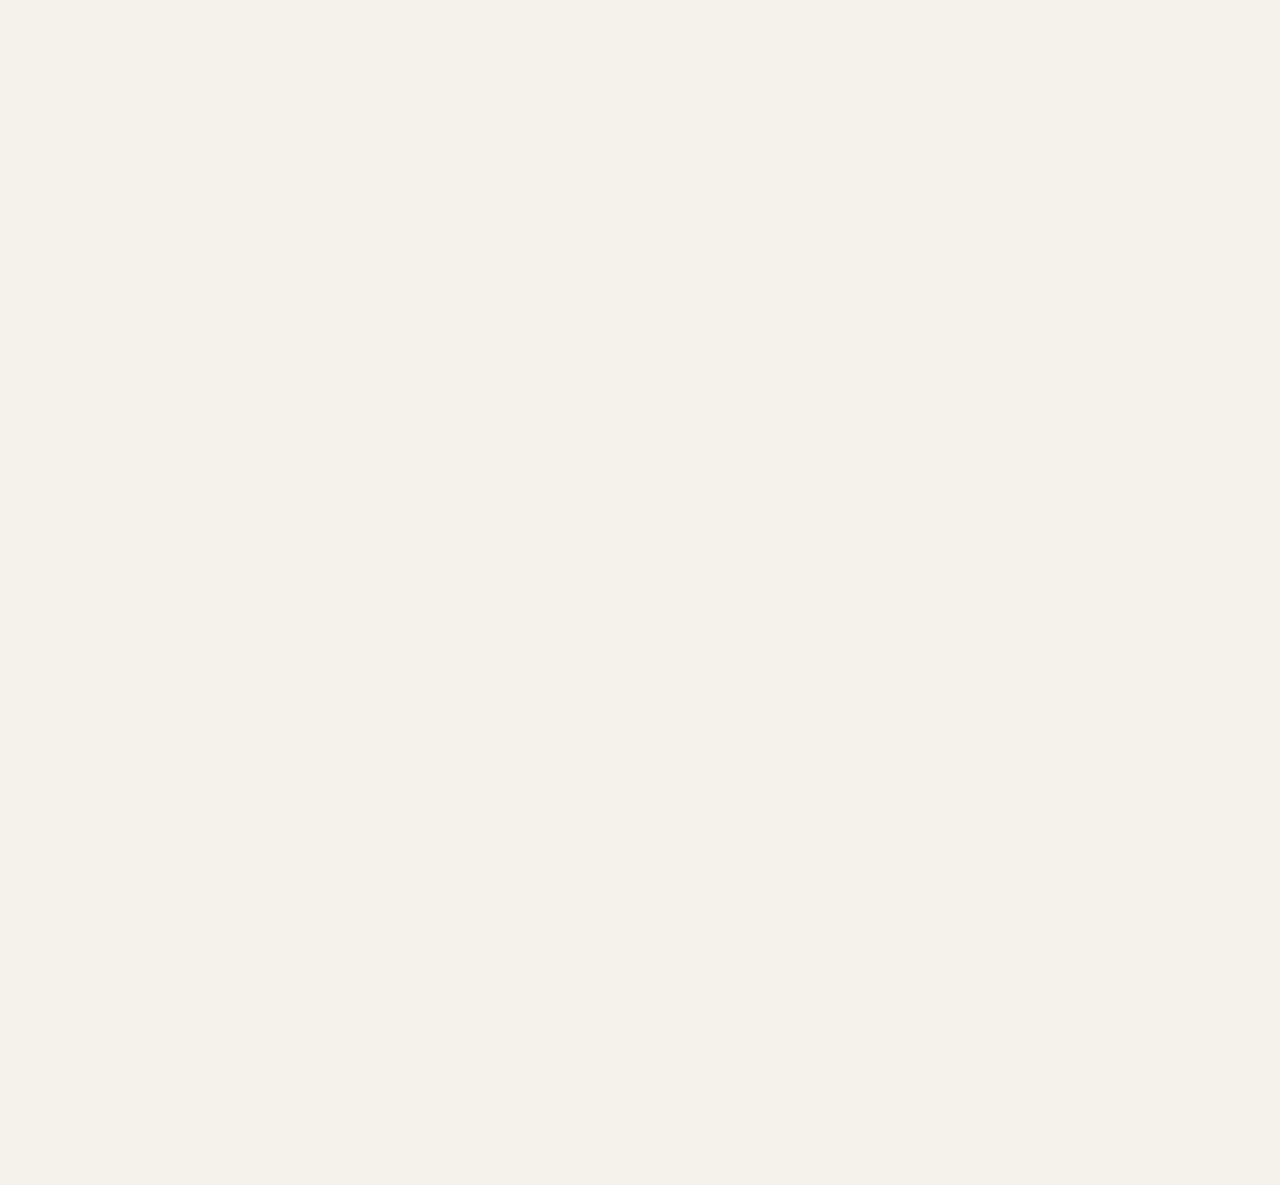
==== commit 36893174: "Refonte site institutionnel HGR Katwa et enrichissement de l accueil. Site patient multi-pages, tele" ====
--- a/apropos.html
+++ b/apropos.html
@@ -2,80 +2,12 @@
 <html lang="fr">
 <head>
   <meta charset="UTF-8">
+  <meta http-equiv="refresh" content="0; url=./presentation.html">
   <meta name="viewport" content="width=device-width, initial-scale=1.0">
-  <meta http-equiv="Content-Security-Policy" content="default-src 'self'; img-src 'self' https: data:; script-src 'self' 'unsafe-inline'; style-src 'self' 'unsafe-inline' https://fonts.googleapis.com; font-src 'self' https://fonts.gstatic.com;">
-  <meta name="referrer" content="no-referrer">
-  <title>À Propos — Centre Hospitalier La Colombe</title>
-  <meta name="description" content="Vision, engagements et fiche du Centre Hospitalier La Colombe à Butembo, Nord-Kivu.">
-  <meta name="robots" content="index, follow">
-  <link rel="canonical" href="./apropos.html">
-  <meta property="og:title" content="À Propos — Centre Hospitalier La Colombe">
-  <meta property="og:description" content="Centre hospitalier moderne à Butembo. Discrétion, orientation, gratuité.">
-  <meta property="og:type" content="website">
-  <link rel="preconnect" href="https://fonts.googleapis.com">
-  <link rel="preconnect" href="https://fonts.gstatic.com" crossorigin>
-  <link href="https://fonts.googleapis.com/css2?family=DM+Sans:wght@400;500;600;700&family=DM+Serif+Display&display=swap" rel="stylesheet">
-  <link rel="stylesheet" href="./css/style.css?v=20250906-1">
-  <script type="application/ld+json">
-  {
-    "@context": "https://schema.org",
-    "@type": "FAQPage",
-    "mainEntity": [
-      { "@type": "Question", "name": "Le service de triage est-il gratuit ?", "acceptedAnswer": { "@type": "Answer", "text": "Oui, le service est 100% gratuit durant la phase pilote, sans aucune condition financière." } },
-      { "@type": "Question", "name": "Mes données sont-elles confidentielles ?", "acceptedAnswer": { "@type": "Answer", "text": "Oui. Vos données restent sur votre appareil jusqu'à ce que vous choisissiez de les envoyer via WhatsApp à l'hôpital sélectionné." } }
-    ]
-  }
-  </script>
+  <title>Redirection — HGR Katwa</title>
+  <link rel="canonical" href="./presentation.html">
 </head>
-<body data-page="apropos">
-  <div id="nav-slot"></div>
-
-  <main id="main-content">
-    <section class="about-hero" id="about-hero">
-      <h1 id="about-title">Centre Hospitalier La Colombe</h1>
-      <p id="about-subtitle">Orientation médicale discrète et accès direct aux soins à Butembo. Discrétion absolue, prise en charge rapide, accès 100% gratuit durant la phase pilote.</p>
-    </section>
-
-    <section class="section" id="about-vision">
-      <div class="section-header">
-        <h2 id="vision-title">Notre vision</h2>
-        <p id="vision-desc">Faciliter l'accès aux soins à Butembo, dans le respect de votre vie privée et sans crainte du jugement.</p>
-      </div>
-      <div class="value-grid">
-        <div id="vision-visual">
-          <img src="https://images.unsplash.com/photo-1516549655169-df83a0774514?w=600&h=400&fit=crop" alt="Vision Centre Hospitalier La Colombe — accès aux soins" width="600" height="400" loading="lazy" style="border-radius: var(--radius-lg); box-shadow: var(--shadow-3d);">
-        </div>
-        <ul class="value-list" id="vision-list">
-          <li><strong>Excellence locale :</strong> Plateau technique complet — médecine interne, pédiatrie, chirurgie, gynéco-obstétrique et maternité.</li>
-          <li><strong>Confidentialité :</strong> Parcours discret — dossier transmis en toute confidentialité au médecin référent.</li>
-          <li><strong>Gratuité :</strong> Phase pilote ouverte à tous, sans condition financière.</li>
-          <li><strong>Équipe médicale :</strong> Médecins généralistes permanents et spécialistes par département, dirigés par le Dr. Gracia Nzanzu, avec le Dr. Emery Kavunga.</li>
-        </ul>
-      </div>
-    </section>
-
-    <section class="section" id="about-hospitals">
-      <div class="section-header">
-        <h2 id="about-hospitals-title">Notre établissement</h2>
-        <p id="about-hospitals-desc">Centre Hospitalier La Colombe — Bulengera, Kaghondo, Butembo, Nord-Kivu.</p>
-      </div>
-      <div class="about-grid" id="about-hospitals-grid"></div>
-    </section>
-
-    <section class="contact-section" id="contact-section">
-      <h2 id="contact-title">Contact & Engagements</h2>
-      <p id="contact-desc">Le Centre Hospitalier La Colombe opère en phase pilote pour l'orientation en ligne. Pour toute question institutionnelle, contactez directement la garde de l'établissement.</p>
-      <a href="./index.html#quick-triage-section" class="btn btn-primary" id="contact-cta" style="margin-top: 1.5rem;">Initier ma consultation discrète</a>
-    </section>
-  </main>
-
-  <div id="footer-slot"></div>
-
-  <button type="button" class="theme-toggle" id="theme-toggle-btn" aria-label="Changer de thème">
-    <span class="theme-toggle-icon" aria-hidden="true">☾</span>
-  </button>
-
-  <script type="module" src="./js/app.js"></script>
-  <script type="module" src="./js/apropos.js"></script>
+<body>
+  <p><a href="./presentation.html">Continuer vers la présentation du HGR Katwa</a></p>
 </body>
 </html>
